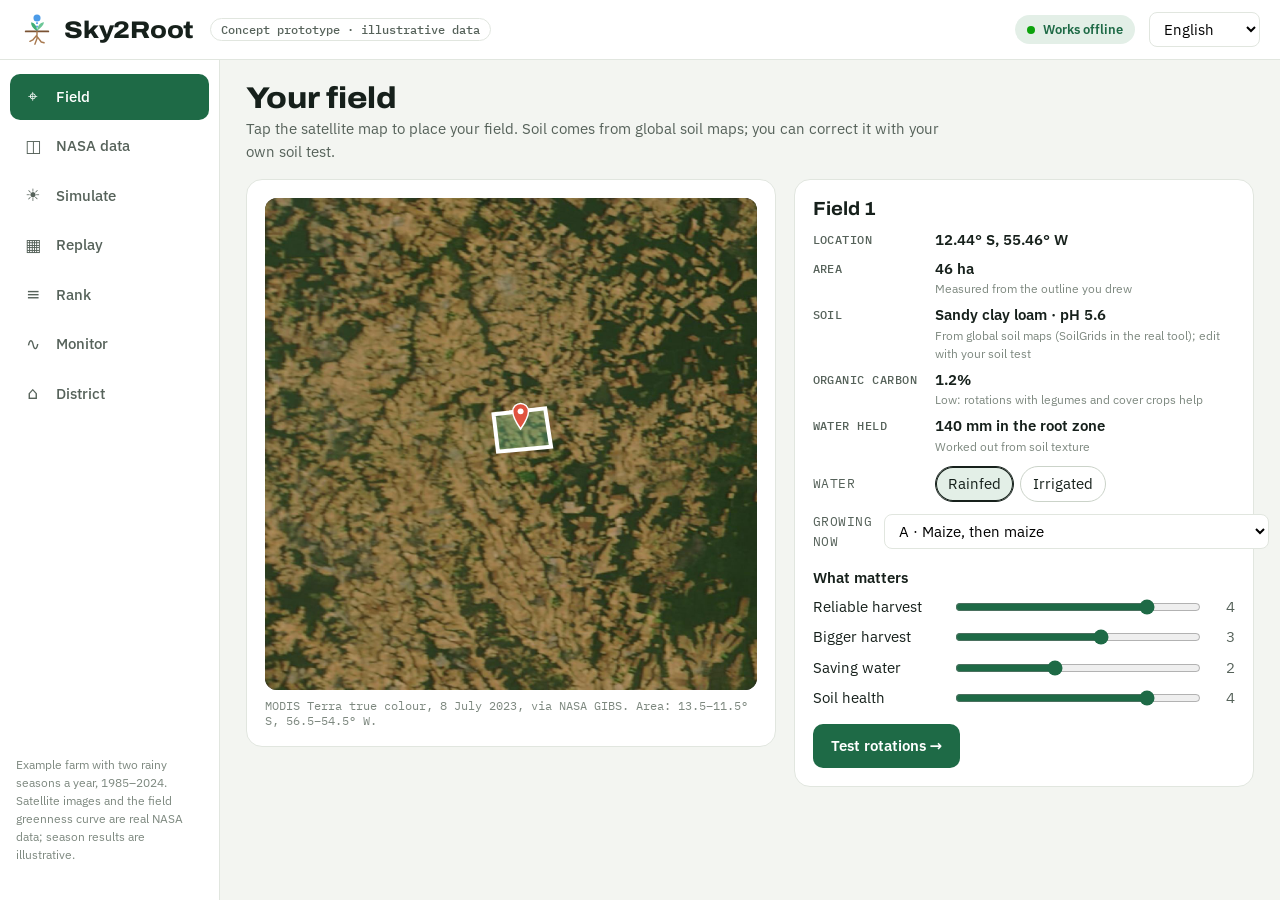
==== index.html @ e7070c27 "Host the prototype on GitHub Pages" ====
<!doctype html>
<html lang="en">
<head>
  <meta charset="utf-8">
  <title>Sky2Root</title>
  <meta http-equiv="refresh" content="0; url=prototype/">
  <script>location.replace("prototype/" + location.search + location.hash);</script>
</head>
<body>
  <p><a href="prototype/">Open the Sky2Root prototype</a></p>
</body>
</html>
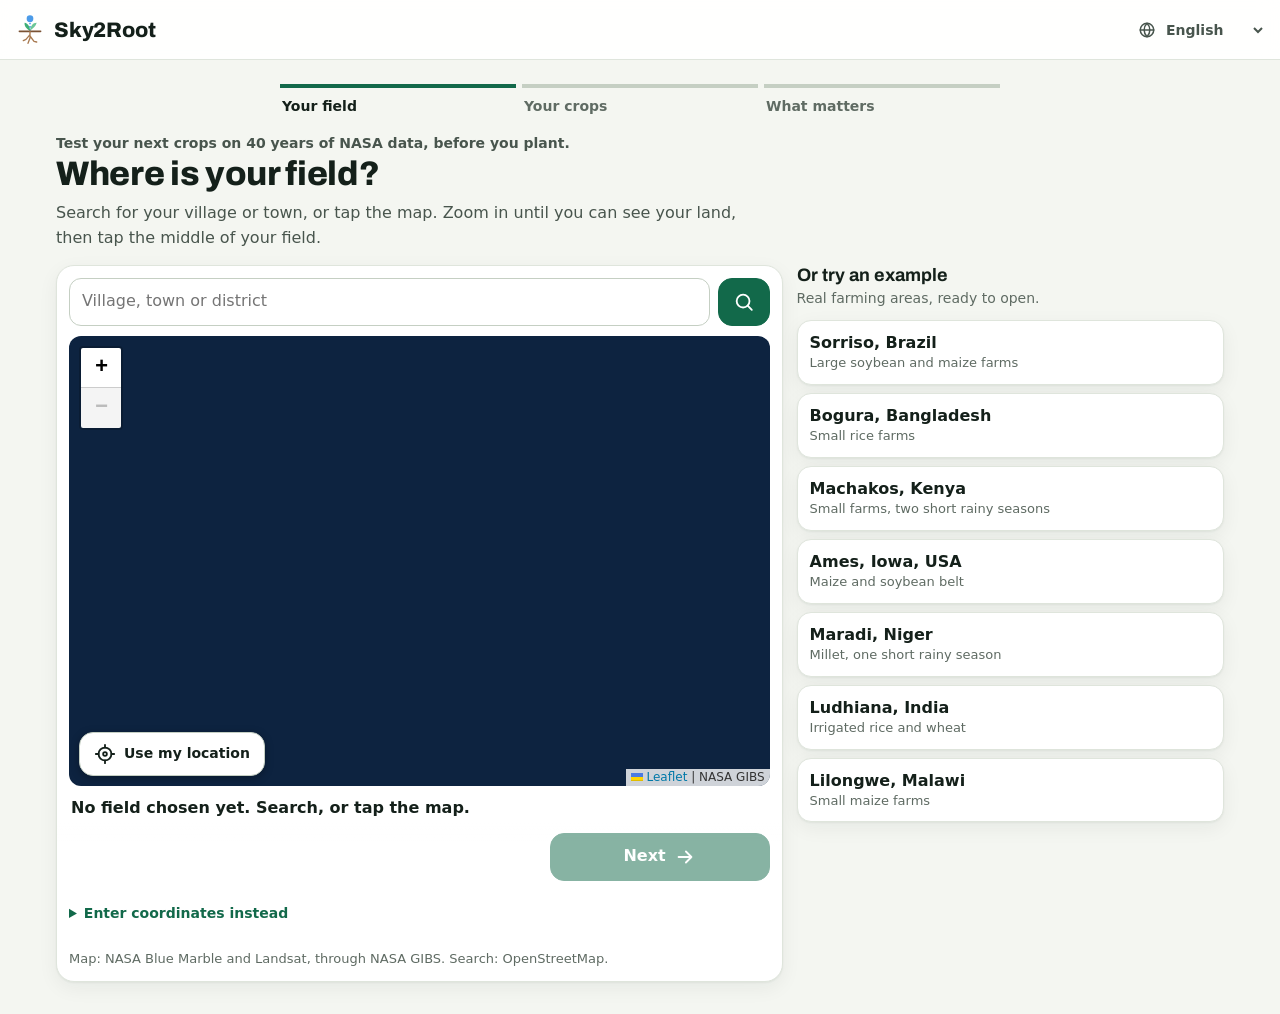
==== commit bbb959c8: "Sky2Root" ====
--- a/index.html
+++ b/index.html
@@ -3,10 +3,10 @@
 <head>
   <meta charset="utf-8">
   <title>Sky2Root</title>
-  <meta http-equiv="refresh" content="0; url=prototype/">
-  <script>location.replace("prototype/" + location.search + location.hash);</script>
+  <meta http-equiv="refresh" content="0; url=app/">
+  <script>location.replace("app/" + location.search + location.hash);</script>
 </head>
 <body>
-  <p><a href="prototype/">Open the Sky2Root prototype</a></p>
+  <p><a href="app/">Open Sky2Root</a></p>
 </body>
 </html>
